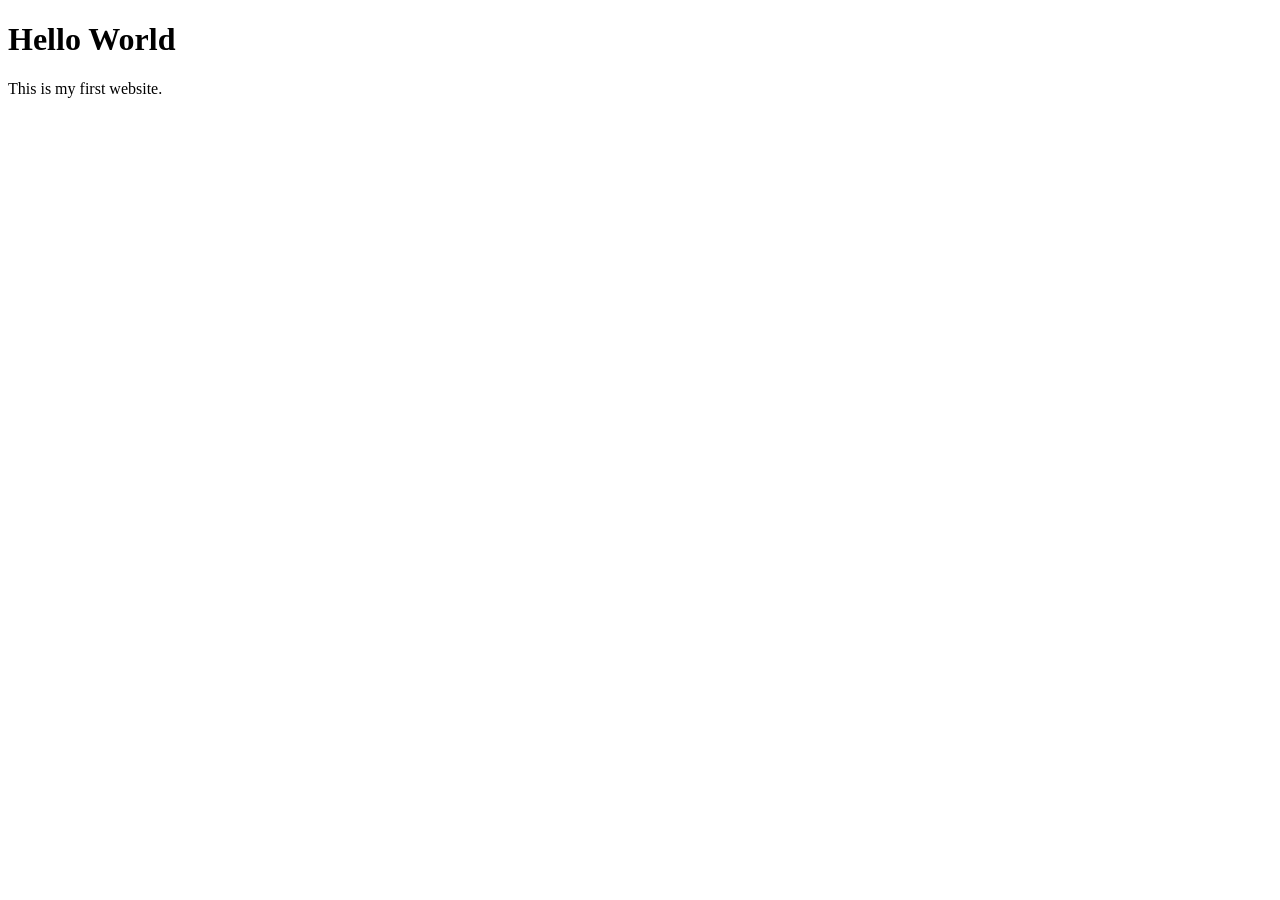
==== index.html @ da684fb8 "First commit" ====
<!DOCTYPE html>
<html lang="es">
<head>
    <meta charset="UTF-8">
    <meta name="viewport" content="width=device-width, initial-scale=1.0">
    <title>My Web Page</title>
</head>
<body>

    <h1>Hello World</h1>
    <p>This is my first website.</p>

</body>
</html>
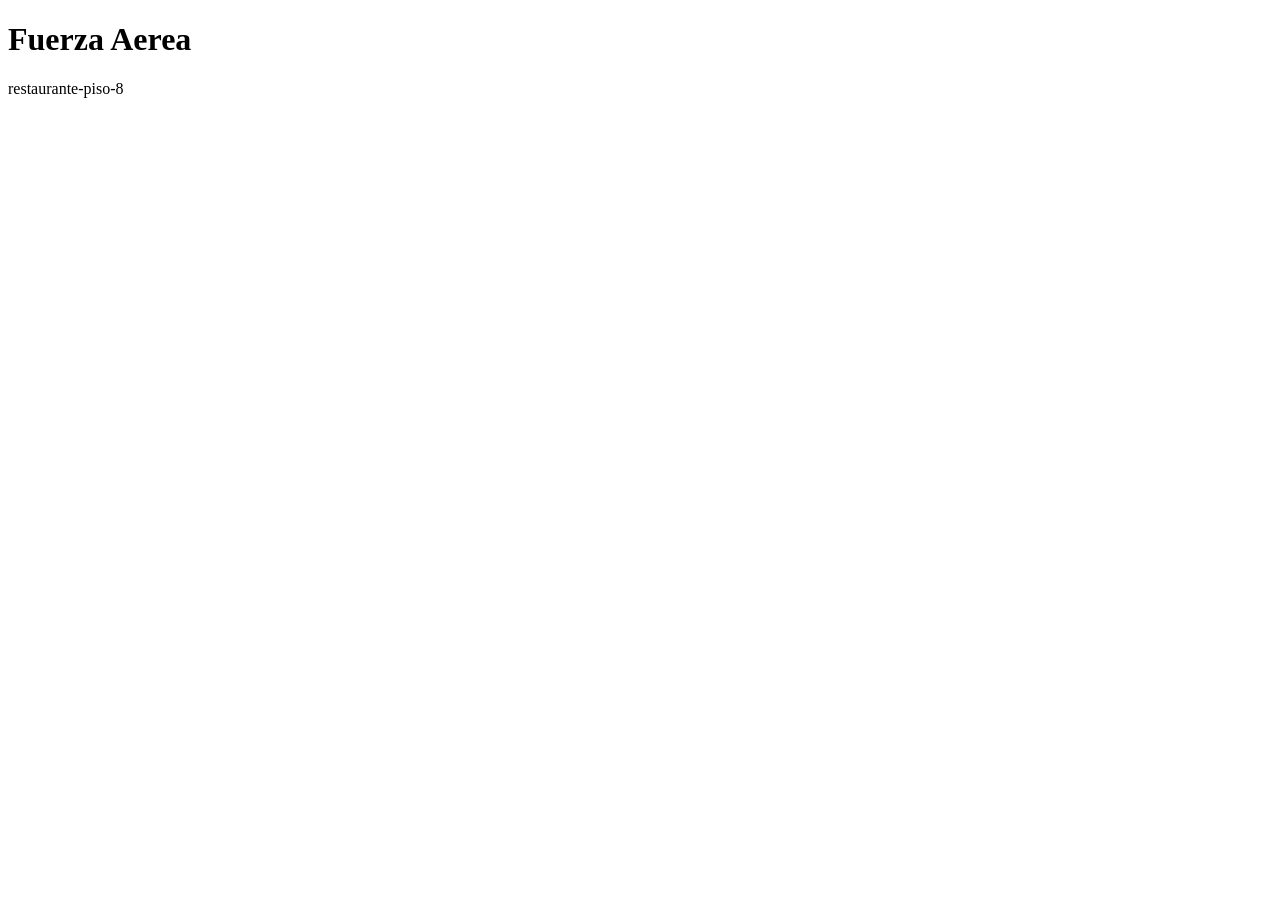
==== commit 42b01d91: "Change body" ====
--- a/index.html
+++ b/index.html
@@ -3,12 +3,12 @@
 <head>
     <meta charset="UTF-8">
     <meta name="viewport" content="width=device-width, initial-scale=1.0">
-    <title>My Web Page</title>
+    <title>restaurante-piso-8</title>
 </head>
 <body>
 
-    <h1>Hello World</h1>
-    <p>This is my first website.</p>
+    <h1>Fuerza Aerea</h1>
+    <p>restaurante-piso-8</p>
 
 </body>
 </html>
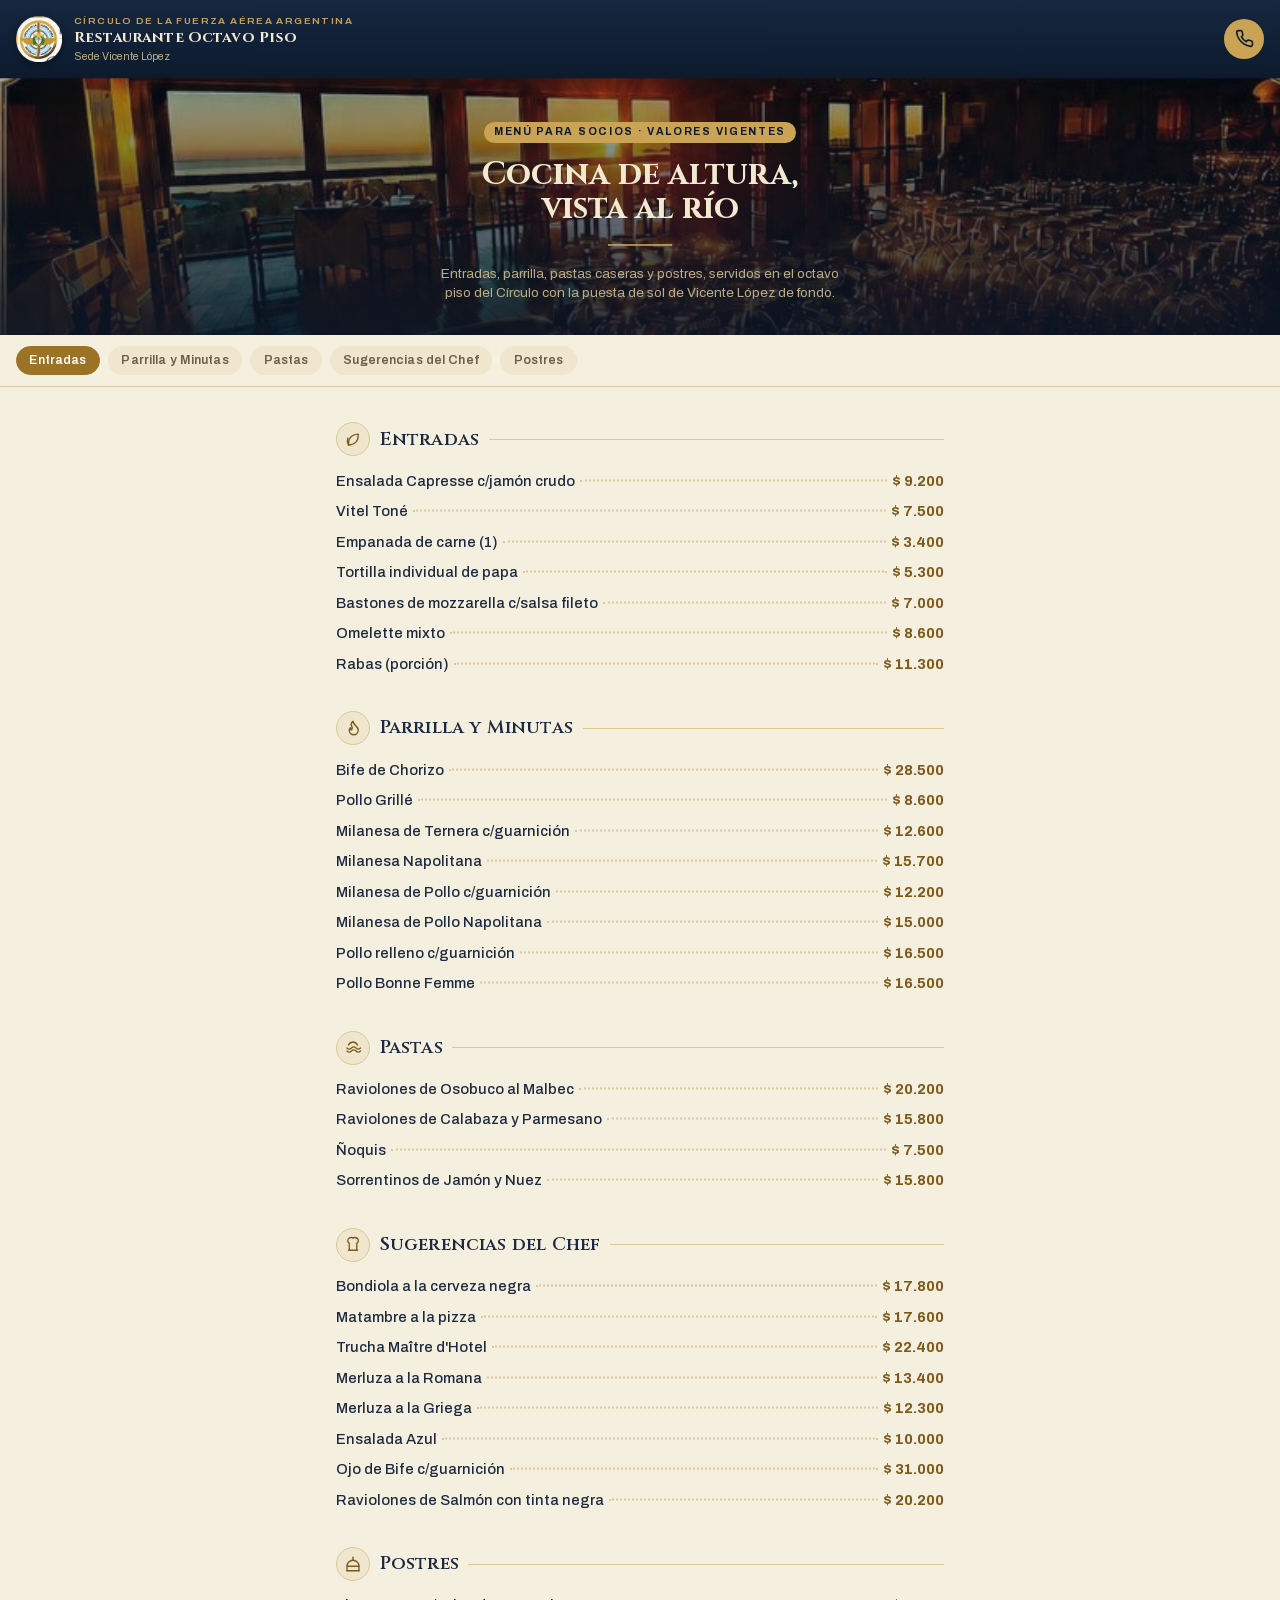
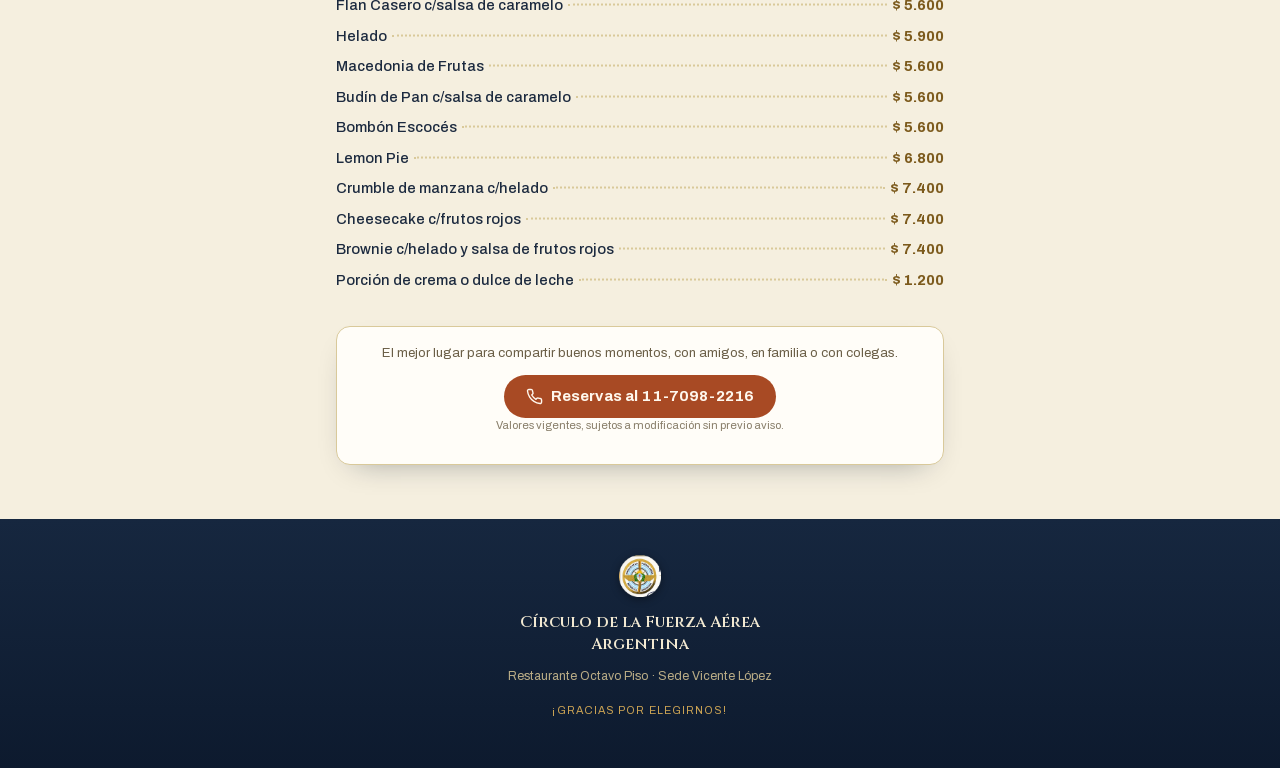
==== commit c7e8abef: "First web commit" ====
--- a/index.html
+++ b/index.html
@@ -1,14 +1,150 @@
-<!DOCTYPE html>
+<!doctype html>
 <html lang="es">
 <head>
-    <meta charset="UTF-8">
-    <meta name="viewport" content="width=device-width, initial-scale=1.0">
-    <title>restaurante-piso-8</title>
+<meta charset="utf-8">
+<meta name="viewport" content="width=device-width, initial-scale=1">
+<title>Octavo Piso</title>
+<meta name="description" content="Menú para socios del Restaurante Octavo Piso, Círculo de la Fuerza Aérea Argentina, sede Vicente López.">
+<link rel="stylesheet" href="css/styles.css">
 </head>
 <body>
 
-    <h1>Fuerza Aerea</h1>
-    <p>restaurante-piso-8</p>
+<header class="topbar">
+  <img class="crest" src="images/logo.png" alt="Escudo del Círculo de la Fuerza Aérea Argentina">
+  <div class="topbar-text">
+    <div class="topbar-eyebrow">Círculo de la Fuerza Aérea Argentina</div>
+    <div class="topbar-title">Restaurante Octavo Piso</div>
+    <div class="topbar-sub">Sede Vicente López</div>
+  </div>
+  <a class="topbar-call" href="tel:+541170982216" aria-label="Llamar para reservar">
+    <svg viewBox="0 0 24 24" fill="none" stroke="currentColor" stroke-width="2" stroke-linecap="round" stroke-linejoin="round"><path d="M22 16.92v3a2 2 0 0 1-2.18 2 19.79 19.79 0 0 1-8.63-3.07 19.5 19.5 0 0 1-6-6 19.79 19.79 0 0 1-3.07-8.67A2 2 0 0 1 4.11 2h3a2 2 0 0 1 2 1.72c.127.96.362 1.903.7 2.81a2 2 0 0 1-.45 2.11L8.09 9.91a16 16 0 0 0 6 6l1.27-1.27a2 2 0 0 1 2.11-.45c.907.338 1.85.573 2.81.7A2 2 0 0 1 22 16.92z"/></svg>
+  </a>
+</header>
 
+<section class="hero">
+  <span class="hero-tag">Menú para socios · valores vigentes</span>
+  <h1>Cocina de altura,<br>vista al río</h1>
+  <div class="hero-rule"></div>
+  <p>Entradas, parrilla, pastas caseras y postres, servidos en el octavo piso del Círculo con la puesta de sol de Vicente López de fondo.</p>
+</section>
+
+<nav class="catnav-wrap">
+  <div class="catnav" id="catnav">
+    <button data-target="entradas" class="active">Entradas</button>
+    <button data-target="parrilla">Parrilla y Minutas</button>
+    <button data-target="pastas">Pastas</button>
+    <button data-target="sugerencias">Sugerencias del Chef</button>
+    <button data-target="postres">Postres</button>
+  </div>
+</nav>
+
+<main>
+
+  <section class="section reveal" id="entradas">
+    <div class="section-head">
+      <span class="section-icon"><svg viewBox="0 0 24 24" fill="none" stroke-width="1.8" stroke-linecap="round" stroke-linejoin="round"><path d="M6 20c8 0 13-5 13-13 0-.5 0-1-.06-1.5C11.5 5.5 6 10 6 18c0 .7.05 1.36.14 2"/><path d="M6 20c-1.5-3-1.9-6.2-1-9"/></svg></span>
+      <h2>Entradas</h2>
+      <span class="rule"></span>
+    </div>
+    <ul class="items">
+      <li class="item"><span class="name">Ensalada Capresse c/jamón crudo</span><span class="dots"></span><span class="price">$ 9.200</span></li>
+      <li class="item"><span class="name">Vitel Toné</span><span class="dots"></span><span class="price">$ 7.500</span></li>
+      <li class="item"><span class="name">Empanada de carne (1)</span><span class="dots"></span><span class="price">$ 3.400</span></li>
+      <li class="item"><span class="name">Tortilla individual de papa</span><span class="dots"></span><span class="price">$ 5.300</span></li>
+      <li class="item"><span class="name">Bastones de mozzarella c/salsa fileto</span><span class="dots"></span><span class="price">$ 7.000</span></li>
+      <li class="item"><span class="name">Omelette mixto</span><span class="dots"></span><span class="price">$ 8.600</span></li>
+      <li class="item"><span class="name">Rabas (porción)</span><span class="dots"></span><span class="price">$ 11.300</span></li>
+    </ul>
+  </section>
+
+  <section class="section reveal" id="parrilla">
+    <div class="section-head">
+      <span class="section-icon"><svg viewBox="0 0 24 24" fill="none" stroke-width="1.8" stroke-linecap="round" stroke-linejoin="round"><path d="M8.5 14.5A2.5 2.5 0 0 0 11 12c0-1.38-.5-2-1-3-1.072-2.143-.224-4.054 2-6 .5 2.5 2 4.9 4 6.5 2 1.6 3 3.5 3 5.5a6 6 0 1 1-12 0c0-1 .23-2.23 1.5-3.5.316.5 1.5 1.5 1.5 3z"/></svg></span>
+      <h2>Parrilla y Minutas</h2>
+      <span class="rule"></span>
+    </div>
+    <ul class="items">
+      <li class="item"><span class="name">Bife de Chorizo</span><span class="dots"></span><span class="price">$ 28.500</span></li>
+      <li class="item"><span class="name">Pollo Grillé</span><span class="dots"></span><span class="price">$ 8.600</span></li>
+      <li class="item"><span class="name">Milanesa de Ternera c/guarnición</span><span class="dots"></span><span class="price">$ 12.600</span></li>
+      <li class="item"><span class="name">Milanesa Napolitana</span><span class="dots"></span><span class="price">$ 15.700</span></li>
+      <li class="item"><span class="name">Milanesa de Pollo c/guarnición</span><span class="dots"></span><span class="price">$ 12.200</span></li>
+      <li class="item"><span class="name">Milanesa de Pollo Napolitana</span><span class="dots"></span><span class="price">$ 15.000</span></li>
+      <li class="item"><span class="name">Pollo relleno c/guarnición</span><span class="dots"></span><span class="price">$ 16.500</span></li>
+      <li class="item"><span class="name">Pollo Bonne Femme</span><span class="dots"></span><span class="price">$ 16.500</span></li>
+    </ul>
+  </section>
+
+  <section class="section reveal" id="pastas">
+    <div class="section-head">
+      <span class="section-icon"><svg viewBox="0 0 24 24" fill="none" stroke-width="1.8" stroke-linecap="round" stroke-linejoin="round"><path d="M4 12c2 2 4 2 6 0s4-2 6 0 4 2 6 0"/><path d="M4 16c2 2 4 2 6 0s4-2 6 0 4 2 6 0"/><path d="M6 8c1.5-2.5 3-4 6-4s4.5 1.5 6 4"/></svg></span>
+      <h2>Pastas</h2>
+      <span class="rule"></span>
+    </div>
+    <ul class="items">
+      <li class="item"><span class="name">Raviolones de Osobuco al Malbec</span><span class="dots"></span><span class="price">$ 20.200</span></li>
+      <li class="item"><span class="name">Raviolones de Calabaza y Parmesano</span><span class="dots"></span><span class="price">$ 15.800</span></li>
+      <li class="item"><span class="name">Ñoquis</span><span class="dots"></span><span class="price">$ 7.500</span></li>
+      <li class="item"><span class="name">Sorrentinos de Jamón y Nuez</span><span class="dots"></span><span class="price">$ 15.800</span></li>
+    </ul>
+  </section>
+
+  <section class="section reveal" id="sugerencias">
+    <div class="section-head">
+      <span class="section-icon"><svg viewBox="0 0 24 24" fill="none" stroke-width="1.8" stroke-linecap="round" stroke-linejoin="round"><path d="M6 19h12"/><path d="M7 19V9.5C5.5 9 5 7.6 5 6.5 5 4 7.2 2 10 2c1 0 1.6.4 2 1 .4-.6 1-1 2-1 2.8 0 5 2 5 4.5 0 1.1-.5 2.5-2 3V19"/></svg></span>
+      <h2>Sugerencias del Chef</h2>
+      <span class="rule"></span>
+    </div>
+    <ul class="items">
+      <li class="item"><span class="name">Bondiola a la cerveza negra</span><span class="dots"></span><span class="price">$ 17.800</span></li>
+      <li class="item"><span class="name">Matambre a la pizza</span><span class="dots"></span><span class="price">$ 17.600</span></li>
+      <li class="item"><span class="name">Trucha Maître d'Hotel</span><span class="dots"></span><span class="price">$ 22.400</span></li>
+      <li class="item"><span class="name">Merluza a la Romana</span><span class="dots"></span><span class="price">$ 13.400</span></li>
+      <li class="item"><span class="name">Merluza a la Griega</span><span class="dots"></span><span class="price">$ 12.300</span></li>
+      <li class="item"><span class="name">Ensalada Azul</span><span class="dots"></span><span class="price">$ 10.000</span></li>
+      <li class="item"><span class="name">Ojo de Bife c/guarnición</span><span class="dots"></span><span class="price">$ 31.000</span></li>
+      <li class="item"><span class="name">Raviolones de Salmón con tinta negra</span><span class="dots"></span><span class="price">$ 20.200</span></li>
+    </ul>
+  </section>
+
+  <section class="section reveal" id="postres">
+    <div class="section-head">
+      <span class="section-icon"><svg viewBox="0 0 24 24" fill="none" stroke-width="1.8" stroke-linecap="round" stroke-linejoin="round"><path d="M4 21v-6a8 8 0 0 1 16 0v6"/><path d="M4 21h16"/><path d="M12 3v4"/><path d="M4 15h16"/></svg></span>
+      <h2>Postres</h2>
+      <span class="rule"></span>
+    </div>
+    <ul class="items">
+      <li class="item"><span class="name">Flan Casero c/salsa de caramelo</span><span class="dots"></span><span class="price">$ 5.600</span></li>
+      <li class="item"><span class="name">Helado</span><span class="dots"></span><span class="price">$ 5.900</span></li>
+      <li class="item"><span class="name">Macedonia de Frutas</span><span class="dots"></span><span class="price">$ 5.600</span></li>
+      <li class="item"><span class="name">Budín de Pan c/salsa de caramelo</span><span class="dots"></span><span class="price">$ 5.600</span></li>
+      <li class="item"><span class="name">Bombón Escocés</span><span class="dots"></span><span class="price">$ 5.600</span></li>
+      <li class="item"><span class="name">Lemon Pie</span><span class="dots"></span><span class="price">$ 6.800</span></li>
+      <li class="item"><span class="name">Crumble de manzana c/helado</span><span class="dots"></span><span class="price">$ 7.400</span></li>
+      <li class="item"><span class="name">Cheesecake c/frutos rojos</span><span class="dots"></span><span class="price">$ 7.400</span></li>
+      <li class="item"><span class="name">Brownie c/helado y salsa de frutos rojos</span><span class="dots"></span><span class="price">$ 7.400</span></li>
+      <li class="item"><span class="name">Porción de crema o dulce de leche</span><span class="dots"></span><span class="price">$ 1.200</span></li>
+    </ul>
+  </section>
+
+  <div class="callout">
+    <p>El mejor lugar para compartir buenos momentos, con amigos, en familia o con colegas.</p>
+    <a class="call-btn" href="tel:+541170982216">
+      <svg viewBox="0 0 24 24" fill="none" stroke="currentColor" stroke-width="2" stroke-linecap="round" stroke-linejoin="round"><path d="M22 16.92v3a2 2 0 0 1-2.18 2 19.79 19.79 0 0 1-8.63-3.07 19.5 19.5 0 0 1-6-6 19.79 19.79 0 0 1-3.07-8.67A2 2 0 0 1 4.11 2h3a2 2 0 0 1 2 1.72c.127.96.362 1.903.7 2.81a2 2 0 0 1-.45 2.11L8.09 9.91a16 16 0 0 0 6 6l1.27-1.27a2 2 0 0 1 2.11-.45c.907.338 1.85.573 2.81.7A2 2 0 0 1 22 16.92z"/></svg>
+      Reservas al 11-7098-2216
+    </a>
+    <p class="price-note">Valores vigentes, sujetos a modificación sin previo aviso.</p>
+  </div>
+
+</main>
+
+<footer>
+  <img class="crest" src="images/logo.png" alt="">
+  <p class="tagline">Círculo de la Fuerza Aérea Argentina</p>
+  <p class="sub">Restaurante Octavo Piso &middot; Sede Vicente López</p>
+  <p class="thanks">¡Gracias por elegirnos!</p>
+</footer>
+
+<script src="js/main.js"></script>
 </body>
 </html>
--- a/css/styles.css
+++ b/css/styles.css
@@ -0,0 +1,380 @@
+@font-face {
+  font-family: 'Cinzel';
+  font-style: normal;
+  font-weight: 400 900;
+  font-display: swap;
+  src: url('../fonts/cinzel-variable.woff2') format('woff2');
+  unicode-range: U+0000-00FF, U+2000-206F, U+20AC;
+}
+@font-face {
+  font-family: 'Archivo';
+  font-style: normal;
+  font-weight: 100 900;
+  font-display: swap;
+  src: url('../fonts/archivo-variable.woff2') format('woff2');
+  unicode-range: U+0000-00FF, U+2000-206F, U+20AC;
+}
+
+:root {
+  --bg: #f5efdf;
+  --surface: #fffdf8;
+  --surface-2: #efe6cd;
+  --text: #1c2a3f;
+  --text-muted: #6b5f47;
+  --gold: #9c7326;
+  --gold-strong: #7c5a1c;
+  --ember: #a84a24;
+  --line: #d9c99a;
+  --header-bg: #0d1a2e;
+  --header-bg-2: #16273f;
+  --header-text: #f2e9d2;
+  --header-muted: #b9ac86;
+  --header-gold: #cba354;
+  --shadow: 0 12px 30px -18px rgba(13, 26, 46, 0.45);
+  --nav-height: 3.6rem;
+  color-scheme: light;
+}
+
+@media (prefers-color-scheme: dark) {
+  :root:not([data-theme="light"]) {
+    --bg: #0b1526;
+    --surface: #101f36;
+    --surface-2: #16273f;
+    --text: #eee6d3;
+    --text-muted: #a99b7c;
+    --gold: #d3ac5f;
+    --gold-strong: #e6c583;
+    --ember: #d67a4c;
+    --line: #2a3a55;
+    --shadow: 0 16px 34px -18px rgba(0, 0, 0, 0.6);
+    color-scheme: dark;
+  }
+}
+
+:root[data-theme="dark"] {
+  --bg: #0b1526;
+  --surface: #101f36;
+  --surface-2: #16273f;
+  --text: #eee6d3;
+  --text-muted: #a99b7c;
+  --gold: #d3ac5f;
+  --gold-strong: #e6c583;
+  --ember: #d67a4c;
+  --line: #2a3a55;
+  --shadow: 0 16px 34px -18px rgba(0, 0, 0, 0.6);
+  color-scheme: dark;
+}
+
+* { box-sizing: border-box; }
+
+body {
+  margin: 0;
+  background: var(--bg);
+  color: var(--text);
+  font-family: 'Archivo', ui-sans-serif, system-ui, sans-serif;
+  font-weight: 400;
+  line-height: 1.4;
+  -webkit-font-smoothing: antialiased;
+  overflow-x: hidden;
+}
+
+img { max-width: 100%; display: block; }
+
+a { color: inherit; }
+
+h1, h2, h3 {
+  font-family: 'Cinzel', ui-serif, Georgia, serif;
+  text-wrap: balance;
+  margin: 0;
+}
+
+.sr-only {
+  position: absolute;
+  width: 1px; height: 1px;
+  overflow: hidden;
+  clip: rect(0 0 0 0);
+  white-space: nowrap;
+}
+
+/* ---------- Top bar ---------- */
+.topbar {
+  background: linear-gradient(180deg, var(--header-bg-2), var(--header-bg));
+  color: var(--header-text);
+  padding: 0.85rem 1rem;
+  display: flex;
+  align-items: center;
+  gap: 0.75rem;
+  position: relative;
+  z-index: 5;
+  box-shadow: var(--shadow);
+}
+.crest {
+  width: 46px;
+  height: 46px;
+  flex: none;
+  filter: drop-shadow(0 2px 4px rgba(0,0,0,0.4));
+}
+.topbar-text {
+  min-width: 0;
+}
+.topbar-eyebrow {
+  font-size: 0.62rem;
+  letter-spacing: 0.14em;
+  text-transform: uppercase;
+  color: var(--header-gold);
+  font-weight: 600;
+}
+.topbar-title {
+  font-family: 'Cinzel', serif;
+  font-size: 0.95rem;
+  font-weight: 700;
+  letter-spacing: 0.01em;
+  white-space: nowrap;
+  overflow: hidden;
+  text-overflow: ellipsis;
+}
+.topbar-sub {
+  font-size: 0.68rem;
+  color: var(--header-muted);
+  white-space: nowrap;
+  overflow: hidden;
+  text-overflow: ellipsis;
+}
+.topbar-call {
+  margin-left: auto;
+  flex: none;
+  display: flex;
+  align-items: center;
+  justify-content: center;
+  width: 40px;
+  height: 40px;
+  border-radius: 999px;
+  background: var(--header-gold);
+  color: var(--header-bg);
+}
+.topbar-call svg { width: 19px; height: 19px; }
+
+/* ---------- Hero ---------- */
+.hero {
+  position: relative;
+  background: linear-gradient(180deg, rgba(11,22,38,0.35), rgba(11,22,38,0.88)), url('../images/hero.jpg');
+  background-size: cover;
+  background-position: center 42%;
+  color: var(--header-text);
+  padding: 2.6rem 1.25rem 2.1rem;
+  text-align: center;
+}
+.hero-tag {
+  display: inline-block;
+  font-size: 0.66rem;
+  letter-spacing: 0.16em;
+  text-transform: uppercase;
+  color: var(--header-bg);
+  background: var(--header-gold);
+  padding: 0.3em 0.9em;
+  border-radius: 999px;
+  font-weight: 700;
+  margin-bottom: 0.9rem;
+}
+.hero h1 {
+  font-size: 2rem;
+  line-height: 1.08;
+  font-weight: 700;
+  margin-bottom: 0.55rem;
+}
+.hero p {
+  font-size: 0.85rem;
+  color: var(--header-muted);
+  max-width: 30em;
+  margin: 0 auto;
+}
+.hero-rule {
+  width: 64px;
+  height: 2px;
+  background: var(--header-gold);
+  margin: 1.1rem auto;
+  opacity: 0.8;
+}
+
+/* ---------- Category nav ---------- */
+.catnav-wrap {
+  position: sticky;
+  top: 0;
+  z-index: 10;
+  background: var(--bg);
+  border-bottom: 1px solid var(--line);
+}
+.catnav {
+  display: flex;
+  gap: 0.5rem;
+  overflow-x: auto;
+  padding: 0.7rem 1rem;
+  scrollbar-width: none;
+}
+.catnav::-webkit-scrollbar { display: none; }
+.catnav button {
+  flex: none;
+  font-family: 'Archivo', sans-serif;
+  font-size: 0.78rem;
+  font-weight: 600;
+  letter-spacing: 0.01em;
+  color: var(--text-muted);
+  background: var(--surface-2);
+  border: 1px solid transparent;
+  border-radius: 999px;
+  padding: 0.5em 1em;
+  cursor: pointer;
+  transition: background 0.2s ease, color 0.2s ease, border-color 0.2s ease;
+}
+.catnav button.active {
+  background: var(--gold);
+  color: var(--surface);
+  border-color: var(--gold);
+}
+
+/* ---------- Sections ---------- */
+main { max-width: 640px; margin: 0 auto; padding: 0.5rem 1rem 2rem; }
+
+.section {
+  padding: 1.7rem 0 0.6rem;
+  scroll-margin-top: var(--nav-height);
+  opacity: 1;
+  transform: none;
+  transition: opacity 0.5s ease, transform 0.5s ease;
+}
+@media (prefers-reduced-motion: no-preference) {
+  .section.reveal {
+    opacity: 0;
+    transform: translateY(14px);
+  }
+  .section.reveal.in-view {
+    opacity: 1;
+    transform: none;
+  }
+}
+
+.section-head {
+  display: flex;
+  align-items: center;
+  gap: 0.6rem;
+  margin-bottom: 0.9rem;
+}
+.section-icon {
+  width: 34px;
+  height: 34px;
+  flex: none;
+  border-radius: 999px;
+  background: var(--surface-2);
+  border: 1px solid var(--line);
+  display: flex;
+  align-items: center;
+  justify-content: center;
+}
+.section-icon svg {
+  width: 18px;
+  height: 18px;
+  stroke: var(--gold-strong);
+}
+.section-head h2 {
+  font-size: 1.15rem;
+  font-weight: 600;
+  letter-spacing: 0.01em;
+}
+.section-head .rule {
+  flex: 1;
+  height: 1px;
+  background: var(--line);
+}
+
+.items {
+  list-style: none;
+  margin: 0;
+  padding: 0;
+  display: flex;
+  flex-direction: column;
+  gap: 0.62rem;
+}
+.item {
+  display: flex;
+  align-items: baseline;
+  gap: 0.3rem;
+}
+.item .name {
+  font-size: 0.92rem;
+  font-weight: 500;
+}
+.item .dots {
+  flex: 1 1 auto;
+  min-width: 0.8em;
+  border-bottom: 2px dotted var(--line);
+  transform: translateY(-0.28em);
+}
+.item .price {
+  font-variant-numeric: tabular-nums;
+  font-weight: 700;
+  font-size: 0.92rem;
+  color: var(--gold-strong);
+  white-space: nowrap;
+}
+
+/* ---------- Footer ---------- */
+.callout {
+  margin: 1.6rem 0 0;
+  background: var(--surface);
+  border: 1px solid var(--line);
+  border-radius: 14px;
+  padding: 1.1rem 1.2rem;
+  box-shadow: var(--shadow);
+  text-align: center;
+}
+.callout p {
+  margin: 0 0 0.8rem;
+  font-size: 0.82rem;
+  color: var(--text-muted);
+}
+.callout .price-note {
+  font-size: 0.7rem;
+  color: var(--text-muted);
+  opacity: 0.8;
+}
+.call-btn {
+  display: inline-flex;
+  align-items: center;
+  gap: 0.5rem;
+  background: var(--ember);
+  color: #fff8ee;
+  font-weight: 700;
+  font-size: 0.95rem;
+  padding: 0.7em 1.4em;
+  border-radius: 999px;
+  text-decoration: none;
+  letter-spacing: 0.01em;
+}
+.call-btn svg { width: 17px; height: 17px; }
+
+footer {
+  background: linear-gradient(180deg, var(--header-bg-2), var(--header-bg));
+  color: var(--header-muted);
+  text-align: center;
+  padding: 2.2rem 1.25rem 2.4rem;
+  margin-top: 1.4rem;
+}
+footer .crest { margin: 0 auto 0.9rem; width: 42px; height: 42px; }
+footer .tagline {
+  font-family: 'Cinzel', serif;
+  color: var(--header-text);
+  font-size: 1rem;
+  font-weight: 600;
+  max-width: 20em;
+  margin: 0 auto 0.4rem;
+}
+footer .sub {
+  font-size: 0.78rem;
+  margin-bottom: 1.1rem;
+}
+footer .thanks {
+  font-size: 0.68rem;
+  letter-spacing: 0.1em;
+  text-transform: uppercase;
+  color: var(--header-gold);
+}
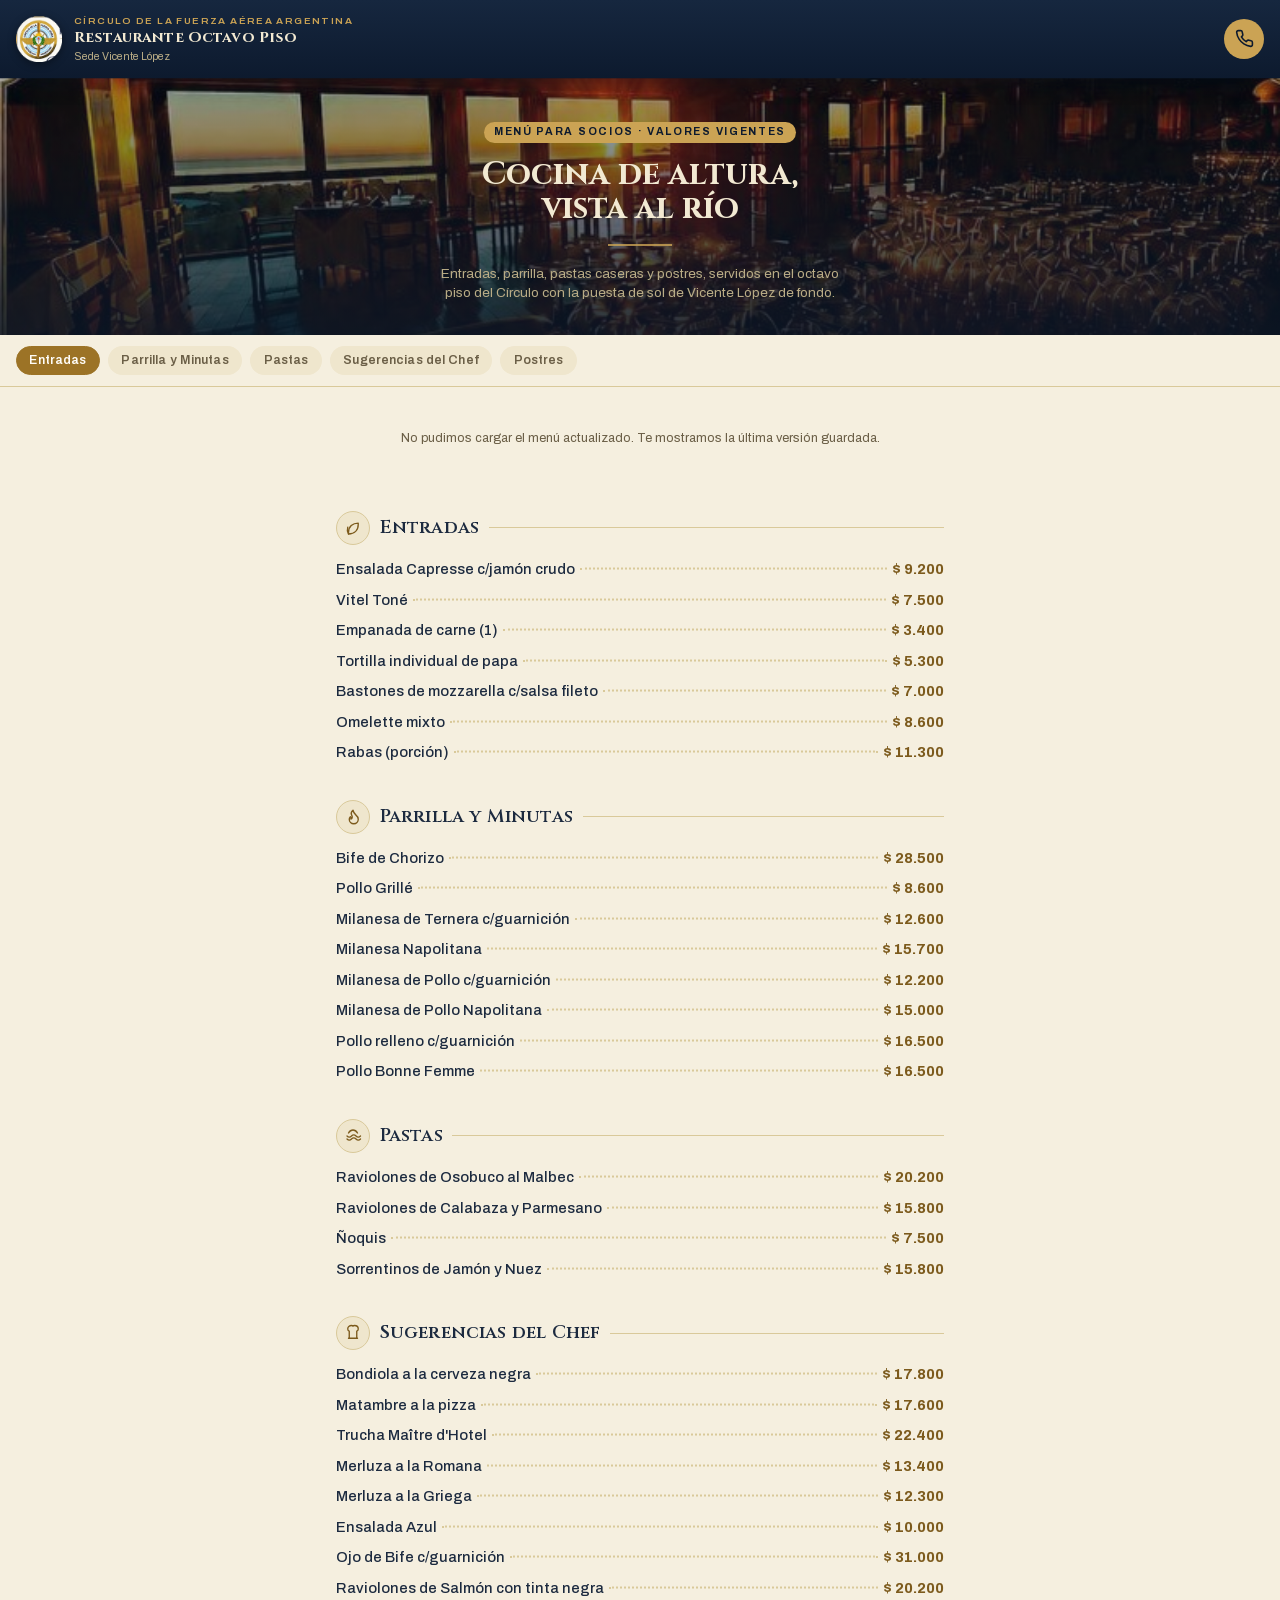
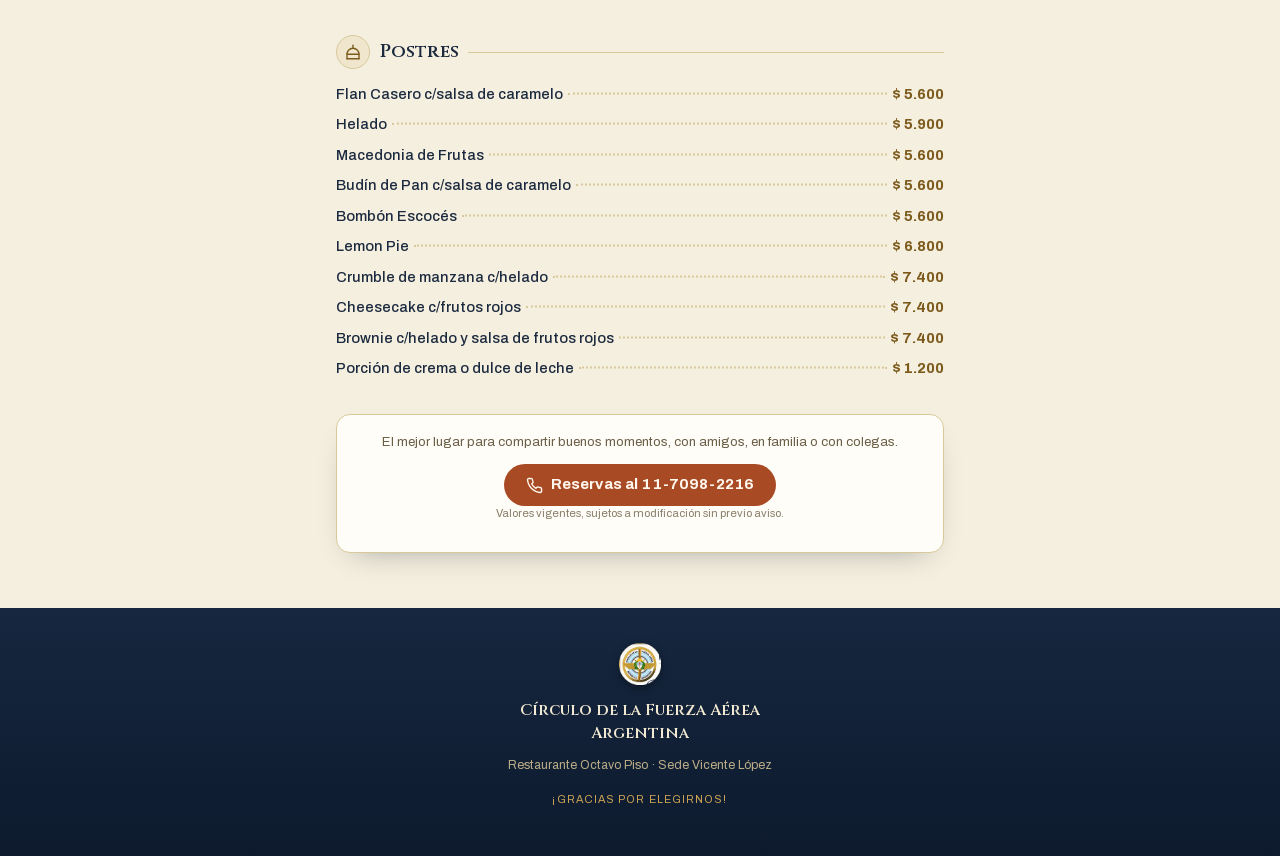
==== commit 3d8a4600: "Add google sheet DB" ====
--- a/index.html
+++ b/index.html
@@ -29,103 +29,13 @@
 </section>
 
 <nav class="catnav-wrap">
-  <div class="catnav" id="catnav">
-    <button data-target="entradas" class="active">Entradas</button>
-    <button data-target="parrilla">Parrilla y Minutas</button>
-    <button data-target="pastas">Pastas</button>
-    <button data-target="sugerencias">Sugerencias del Chef</button>
-    <button data-target="postres">Postres</button>
-  </div>
+  <div class="catnav" id="catnav"></div>
 </nav>
 
 <main>
 
-  <section class="section reveal" id="entradas">
-    <div class="section-head">
-      <span class="section-icon"><svg viewBox="0 0 24 24" fill="none" stroke-width="1.8" stroke-linecap="round" stroke-linejoin="round"><path d="M6 20c8 0 13-5 13-13 0-.5 0-1-.06-1.5C11.5 5.5 6 10 6 18c0 .7.05 1.36.14 2"/><path d="M6 20c-1.5-3-1.9-6.2-1-9"/></svg></span>
-      <h2>Entradas</h2>
-      <span class="rule"></span>
-    </div>
-    <ul class="items">
-      <li class="item"><span class="name">Ensalada Capresse c/jamón crudo</span><span class="dots"></span><span class="price">$ 9.200</span></li>
-      <li class="item"><span class="name">Vitel Toné</span><span class="dots"></span><span class="price">$ 7.500</span></li>
-      <li class="item"><span class="name">Empanada de carne (1)</span><span class="dots"></span><span class="price">$ 3.400</span></li>
-      <li class="item"><span class="name">Tortilla individual de papa</span><span class="dots"></span><span class="price">$ 5.300</span></li>
-      <li class="item"><span class="name">Bastones de mozzarella c/salsa fileto</span><span class="dots"></span><span class="price">$ 7.000</span></li>
-      <li class="item"><span class="name">Omelette mixto</span><span class="dots"></span><span class="price">$ 8.600</span></li>
-      <li class="item"><span class="name">Rabas (porción)</span><span class="dots"></span><span class="price">$ 11.300</span></li>
-    </ul>
-  </section>
-
-  <section class="section reveal" id="parrilla">
-    <div class="section-head">
-      <span class="section-icon"><svg viewBox="0 0 24 24" fill="none" stroke-width="1.8" stroke-linecap="round" stroke-linejoin="round"><path d="M8.5 14.5A2.5 2.5 0 0 0 11 12c0-1.38-.5-2-1-3-1.072-2.143-.224-4.054 2-6 .5 2.5 2 4.9 4 6.5 2 1.6 3 3.5 3 5.5a6 6 0 1 1-12 0c0-1 .23-2.23 1.5-3.5.316.5 1.5 1.5 1.5 3z"/></svg></span>
-      <h2>Parrilla y Minutas</h2>
-      <span class="rule"></span>
-    </div>
-    <ul class="items">
-      <li class="item"><span class="name">Bife de Chorizo</span><span class="dots"></span><span class="price">$ 28.500</span></li>
-      <li class="item"><span class="name">Pollo Grillé</span><span class="dots"></span><span class="price">$ 8.600</span></li>
-      <li class="item"><span class="name">Milanesa de Ternera c/guarnición</span><span class="dots"></span><span class="price">$ 12.600</span></li>
-      <li class="item"><span class="name">Milanesa Napolitana</span><span class="dots"></span><span class="price">$ 15.700</span></li>
-      <li class="item"><span class="name">Milanesa de Pollo c/guarnición</span><span class="dots"></span><span class="price">$ 12.200</span></li>
-      <li class="item"><span class="name">Milanesa de Pollo Napolitana</span><span class="dots"></span><span class="price">$ 15.000</span></li>
-      <li class="item"><span class="name">Pollo relleno c/guarnición</span><span class="dots"></span><span class="price">$ 16.500</span></li>
-      <li class="item"><span class="name">Pollo Bonne Femme</span><span class="dots"></span><span class="price">$ 16.500</span></li>
-    </ul>
-  </section>
-
-  <section class="section reveal" id="pastas">
-    <div class="section-head">
-      <span class="section-icon"><svg viewBox="0 0 24 24" fill="none" stroke-width="1.8" stroke-linecap="round" stroke-linejoin="round"><path d="M4 12c2 2 4 2 6 0s4-2 6 0 4 2 6 0"/><path d="M4 16c2 2 4 2 6 0s4-2 6 0 4 2 6 0"/><path d="M6 8c1.5-2.5 3-4 6-4s4.5 1.5 6 4"/></svg></span>
-      <h2>Pastas</h2>
-      <span class="rule"></span>
-    </div>
-    <ul class="items">
-      <li class="item"><span class="name">Raviolones de Osobuco al Malbec</span><span class="dots"></span><span class="price">$ 20.200</span></li>
-      <li class="item"><span class="name">Raviolones de Calabaza y Parmesano</span><span class="dots"></span><span class="price">$ 15.800</span></li>
-      <li class="item"><span class="name">Ñoquis</span><span class="dots"></span><span class="price">$ 7.500</span></li>
-      <li class="item"><span class="name">Sorrentinos de Jamón y Nuez</span><span class="dots"></span><span class="price">$ 15.800</span></li>
-    </ul>
-  </section>
-
-  <section class="section reveal" id="sugerencias">
-    <div class="section-head">
-      <span class="section-icon"><svg viewBox="0 0 24 24" fill="none" stroke-width="1.8" stroke-linecap="round" stroke-linejoin="round"><path d="M6 19h12"/><path d="M7 19V9.5C5.5 9 5 7.6 5 6.5 5 4 7.2 2 10 2c1 0 1.6.4 2 1 .4-.6 1-1 2-1 2.8 0 5 2 5 4.5 0 1.1-.5 2.5-2 3V19"/></svg></span>
-      <h2>Sugerencias del Chef</h2>
-      <span class="rule"></span>
-    </div>
-    <ul class="items">
-      <li class="item"><span class="name">Bondiola a la cerveza negra</span><span class="dots"></span><span class="price">$ 17.800</span></li>
-      <li class="item"><span class="name">Matambre a la pizza</span><span class="dots"></span><span class="price">$ 17.600</span></li>
-      <li class="item"><span class="name">Trucha Maître d'Hotel</span><span class="dots"></span><span class="price">$ 22.400</span></li>
-      <li class="item"><span class="name">Merluza a la Romana</span><span class="dots"></span><span class="price">$ 13.400</span></li>
-      <li class="item"><span class="name">Merluza a la Griega</span><span class="dots"></span><span class="price">$ 12.300</span></li>
-      <li class="item"><span class="name">Ensalada Azul</span><span class="dots"></span><span class="price">$ 10.000</span></li>
-      <li class="item"><span class="name">Ojo de Bife c/guarnición</span><span class="dots"></span><span class="price">$ 31.000</span></li>
-      <li class="item"><span class="name">Raviolones de Salmón con tinta negra</span><span class="dots"></span><span class="price">$ 20.200</span></li>
-    </ul>
-  </section>
-
-  <section class="section reveal" id="postres">
-    <div class="section-head">
-      <span class="section-icon"><svg viewBox="0 0 24 24" fill="none" stroke-width="1.8" stroke-linecap="round" stroke-linejoin="round"><path d="M4 21v-6a8 8 0 0 1 16 0v6"/><path d="M4 21h16"/><path d="M12 3v4"/><path d="M4 15h16"/></svg></span>
-      <h2>Postres</h2>
-      <span class="rule"></span>
-    </div>
-    <ul class="items">
-      <li class="item"><span class="name">Flan Casero c/salsa de caramelo</span><span class="dots"></span><span class="price">$ 5.600</span></li>
-      <li class="item"><span class="name">Helado</span><span class="dots"></span><span class="price">$ 5.900</span></li>
-      <li class="item"><span class="name">Macedonia de Frutas</span><span class="dots"></span><span class="price">$ 5.600</span></li>
-      <li class="item"><span class="name">Budín de Pan c/salsa de caramelo</span><span class="dots"></span><span class="price">$ 5.600</span></li>
-      <li class="item"><span class="name">Bombón Escocés</span><span class="dots"></span><span class="price">$ 5.600</span></li>
-      <li class="item"><span class="name">Lemon Pie</span><span class="dots"></span><span class="price">$ 6.800</span></li>
-      <li class="item"><span class="name">Crumble de manzana c/helado</span><span class="dots"></span><span class="price">$ 7.400</span></li>
-      <li class="item"><span class="name">Cheesecake c/frutos rojos</span><span class="dots"></span><span class="price">$ 7.400</span></li>
-      <li class="item"><span class="name">Brownie c/helado y salsa de frutos rojos</span><span class="dots"></span><span class="price">$ 7.400</span></li>
-      <li class="item"><span class="name">Porción de crema o dulce de leche</span><span class="dots"></span><span class="price">$ 1.200</span></li>
-    </ul>
-  </section>
+  <p class="menu-status" id="menu-status">Cargando el menú…</p>
+  <div id="menu-sections"></div>
 
   <div class="callout">
     <p>El mejor lugar para compartir buenos momentos, con amigos, en familia o con colegas.</p>
--- a/css/styles.css
+++ b/css/styles.css
@@ -235,6 +235,13 @@
 /* ---------- Sections ---------- */
 main { max-width: 640px; margin: 0 auto; padding: 0.5rem 1rem 2rem; }
 
+.menu-status {
+  text-align: center;
+  font-size: 0.8rem;
+  color: var(--text-muted);
+  padding: 1.4rem 0.5rem;
+}
+
 .section {
   padding: 1.7rem 0 0.6rem;
   scroll-margin-top: var(--nav-height);
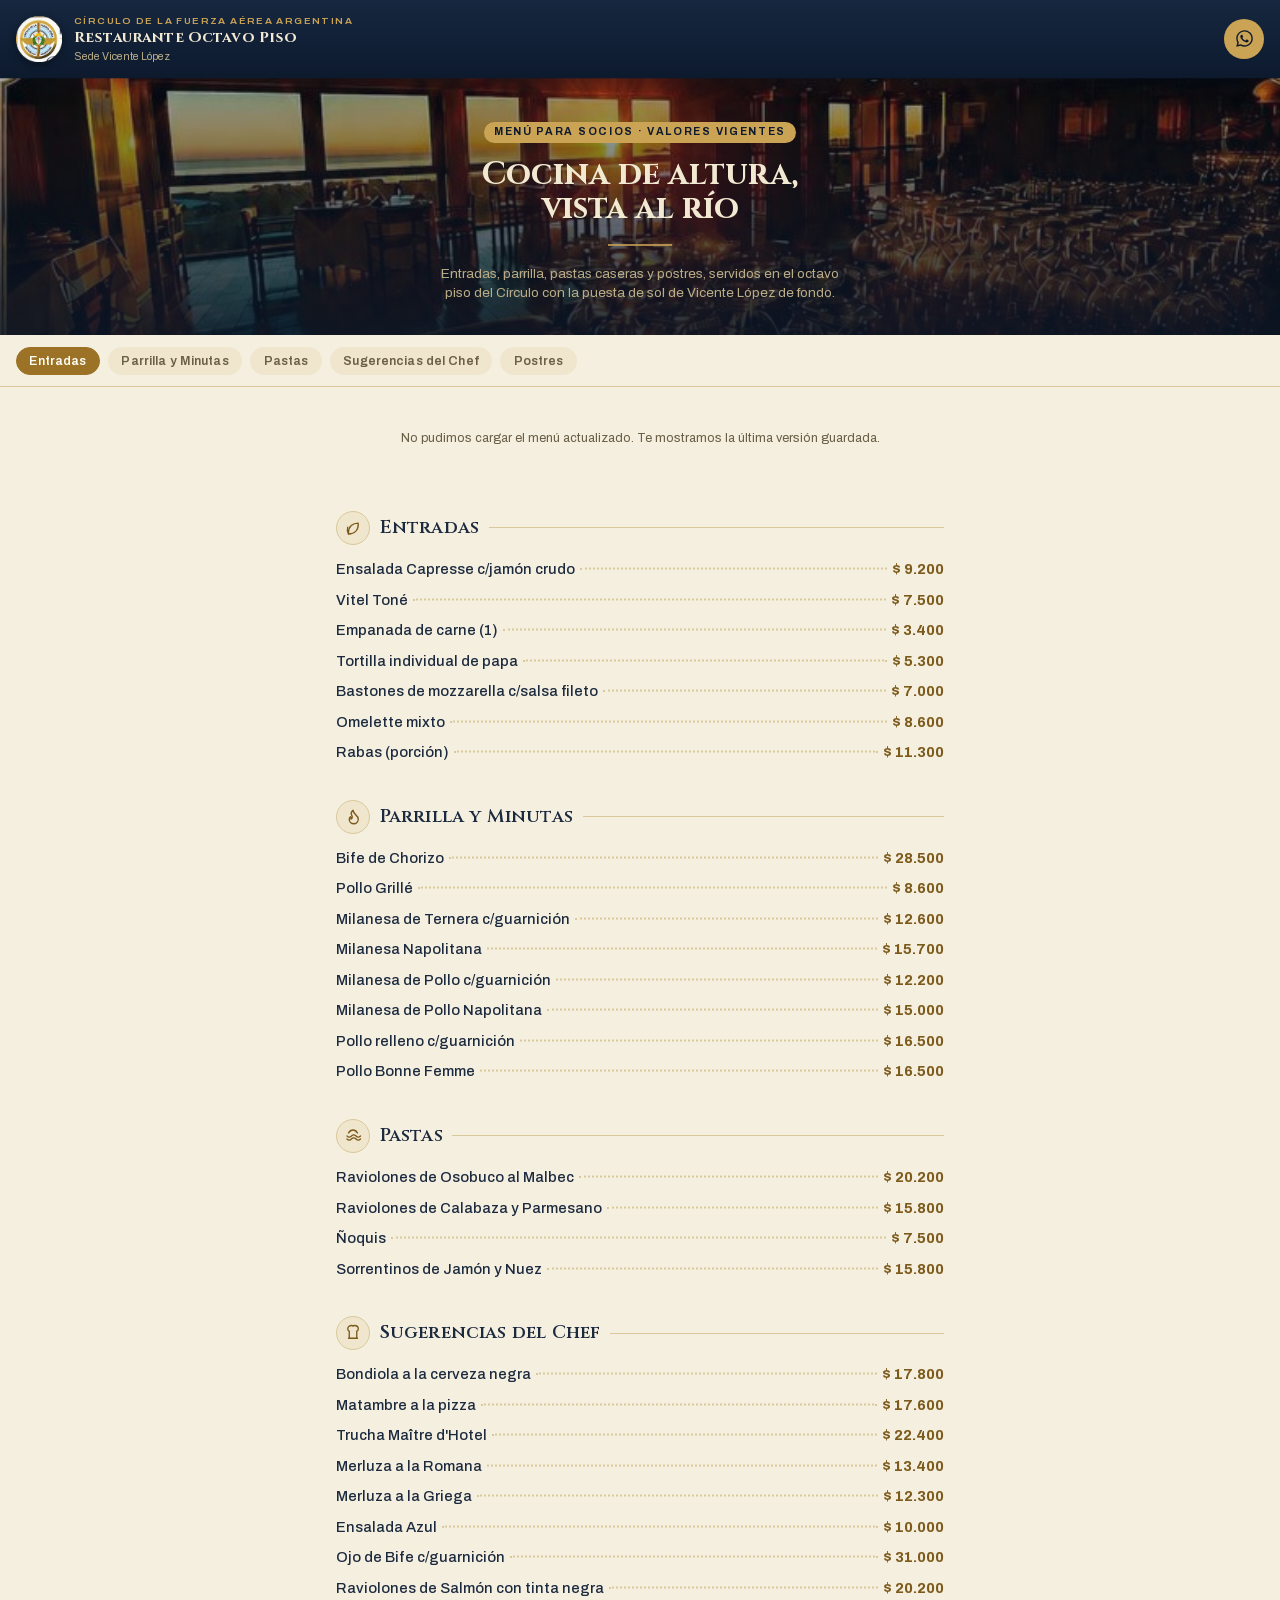
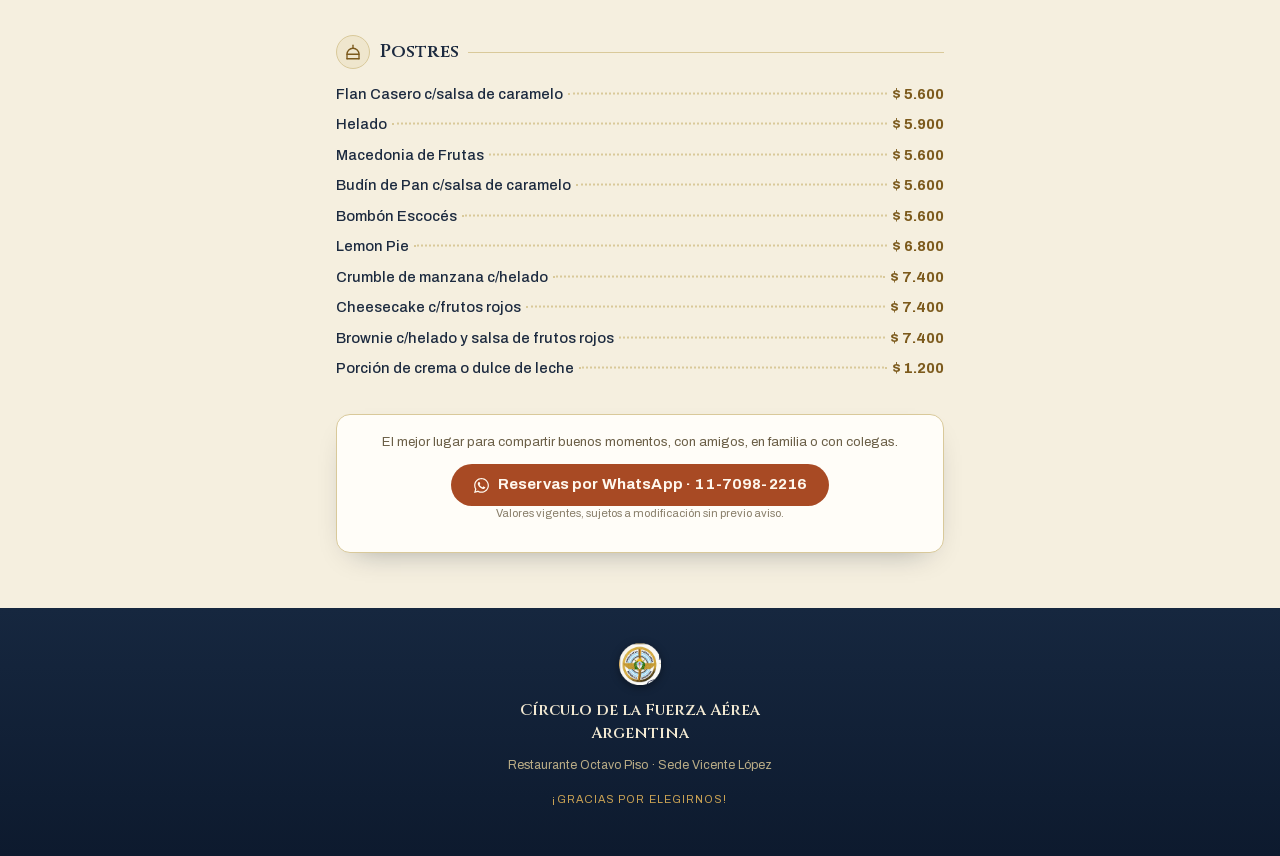
==== commit 52a02408: "Add WhatsApp" ====
--- a/index.html
+++ b/index.html
@@ -16,8 +16,8 @@
     <div class="topbar-title">Restaurante Octavo Piso</div>
     <div class="topbar-sub">Sede Vicente López</div>
   </div>
-  <a class="topbar-call" href="tel:+541170982216" aria-label="Llamar para reservar">
-    <svg viewBox="0 0 24 24" fill="none" stroke="currentColor" stroke-width="2" stroke-linecap="round" stroke-linejoin="round"><path d="M22 16.92v3a2 2 0 0 1-2.18 2 19.79 19.79 0 0 1-8.63-3.07 19.5 19.5 0 0 1-6-6 19.79 19.79 0 0 1-3.07-8.67A2 2 0 0 1 4.11 2h3a2 2 0 0 1 2 1.72c.127.96.362 1.903.7 2.81a2 2 0 0 1-.45 2.11L8.09 9.91a16 16 0 0 0 6 6l1.27-1.27a2 2 0 0 1 2.11-.45c.907.338 1.85.573 2.81.7A2 2 0 0 1 22 16.92z"/></svg>
+  <a class="topbar-call" href="https://wa.me/5491170982216" target="_blank" rel="noopener" aria-label="Reservar por WhatsApp">
+    <svg viewBox="0 0 448 512" fill="currentColor"><path d="M380.9 97.1C339 55.1 283.2 32 223.9 32c-122.4 0-222 99.6-222 222 0 39.1 10.2 77.3 29.6 111L0 480l117.7-30.9c32.4 17.7 68.9 27 106.1 27h.1c122.3 0 224.1-99.6 224.1-222 0-59.3-25.2-115-67.1-157zm-157 341.6c-33.2 0-65.7-8.9-94-25.7l-6.7-4-69.8 18.3L72 359.2l-4.4-7c-18.5-29.4-28.2-63.3-28.2-98.2 0-101.7 82.8-184.5 184.6-184.5 49.3 0 95.6 19.2 130.4 54.1 34.8 34.9 56.2 81.2 56.1 130.5 0 101.8-84.9 184.6-186.6 184.6zm101.2-138.2c-5.5-2.8-32.8-16.2-37.9-18-5.1-1.9-8.8-2.8-12.5 2.8-3.7 5.6-14.3 18-17.6 21.8-3.2 3.7-6.5 4.2-12 1.4-32.6-16.3-54-29.1-75.5-66-5.7-9.8 5.7-9.1 16.3-30.3 1.8-3.7.9-6.9-.5-9.7-1.4-2.8-12.5-30.1-17.1-41.2-4.5-10.8-9.1-9.3-12.5-9.5-3.2-.2-6.9-.2-10.6-.2-3.7 0-9.7 1.4-14.8 6.9-5.1 5.6-19.4 19-19.4 46.3 0 27.3 19.9 53.7 22.6 57.4 2.8 3.7 39.1 59.7 94.8 83.8 35.2 15.2 49 16.5 66.6 13.9 10.7-1.6 32.8-13.4 37.4-26.4 4.6-13 4.6-24.1 3.2-26.4-1.3-2.5-5-3.9-10.5-6.6z"/></svg>
   </a>
 </header>
 
@@ -39,9 +39,9 @@
 
   <div class="callout">
     <p>El mejor lugar para compartir buenos momentos, con amigos, en familia o con colegas.</p>
-    <a class="call-btn" href="tel:+541170982216">
-      <svg viewBox="0 0 24 24" fill="none" stroke="currentColor" stroke-width="2" stroke-linecap="round" stroke-linejoin="round"><path d="M22 16.92v3a2 2 0 0 1-2.18 2 19.79 19.79 0 0 1-8.63-3.07 19.5 19.5 0 0 1-6-6 19.79 19.79 0 0 1-3.07-8.67A2 2 0 0 1 4.11 2h3a2 2 0 0 1 2 1.72c.127.96.362 1.903.7 2.81a2 2 0 0 1-.45 2.11L8.09 9.91a16 16 0 0 0 6 6l1.27-1.27a2 2 0 0 1 2.11-.45c.907.338 1.85.573 2.81.7A2 2 0 0 1 22 16.92z"/></svg>
-      Reservas al 11-7098-2216
+    <a class="call-btn" href="https://wa.me/5491170982216" target="_blank" rel="noopener">
+      <svg viewBox="0 0 448 512" fill="currentColor"><path d="M380.9 97.1C339 55.1 283.2 32 223.9 32c-122.4 0-222 99.6-222 222 0 39.1 10.2 77.3 29.6 111L0 480l117.7-30.9c32.4 17.7 68.9 27 106.1 27h.1c122.3 0 224.1-99.6 224.1-222 0-59.3-25.2-115-67.1-157zm-157 341.6c-33.2 0-65.7-8.9-94-25.7l-6.7-4-69.8 18.3L72 359.2l-4.4-7c-18.5-29.4-28.2-63.3-28.2-98.2 0-101.7 82.8-184.5 184.6-184.5 49.3 0 95.6 19.2 130.4 54.1 34.8 34.9 56.2 81.2 56.1 130.5 0 101.8-84.9 184.6-186.6 184.6zm101.2-138.2c-5.5-2.8-32.8-16.2-37.9-18-5.1-1.9-8.8-2.8-12.5 2.8-3.7 5.6-14.3 18-17.6 21.8-3.2 3.7-6.5 4.2-12 1.4-32.6-16.3-54-29.1-75.5-66-5.7-9.8 5.7-9.1 16.3-30.3 1.8-3.7.9-6.9-.5-9.7-1.4-2.8-12.5-30.1-17.1-41.2-4.5-10.8-9.1-9.3-12.5-9.5-3.2-.2-6.9-.2-10.6-.2-3.7 0-9.7 1.4-14.8 6.9-5.1 5.6-19.4 19-19.4 46.3 0 27.3 19.9 53.7 22.6 57.4 2.8 3.7 39.1 59.7 94.8 83.8 35.2 15.2 49 16.5 66.6 13.9 10.7-1.6 32.8-13.4 37.4-26.4 4.6-13 4.6-24.1 3.2-26.4-1.3-2.5-5-3.9-10.5-6.6z"/></svg>
+      Reservas por WhatsApp · 11-7098-2216
     </a>
     <p class="price-note">Valores vigentes, sujetos a modificación sin previo aviso.</p>
   </div>
@@ -55,6 +55,7 @@
   <p class="thanks">¡Gracias por elegirnos!</p>
 </footer>
 
+<script src="js/menu-core.js"></script>
 <script src="js/main.js"></script>
 </body>
 </html>
